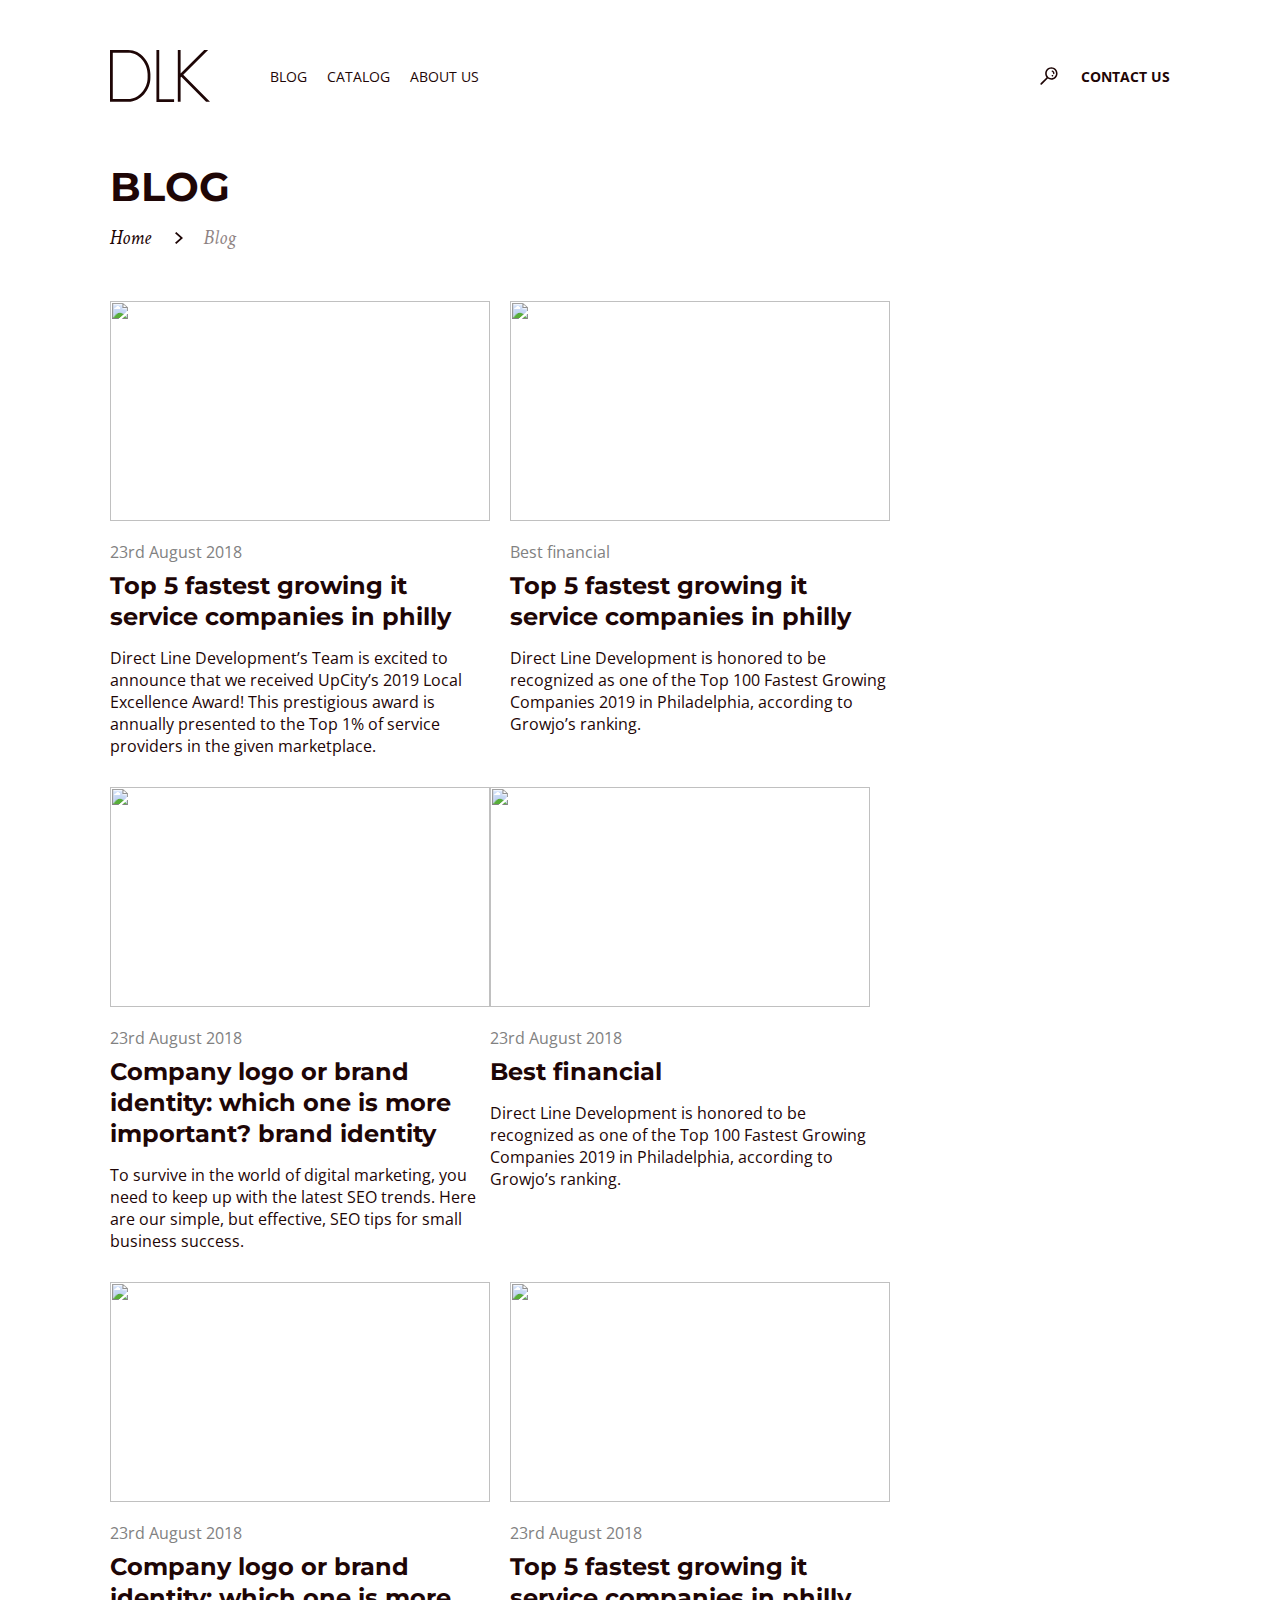
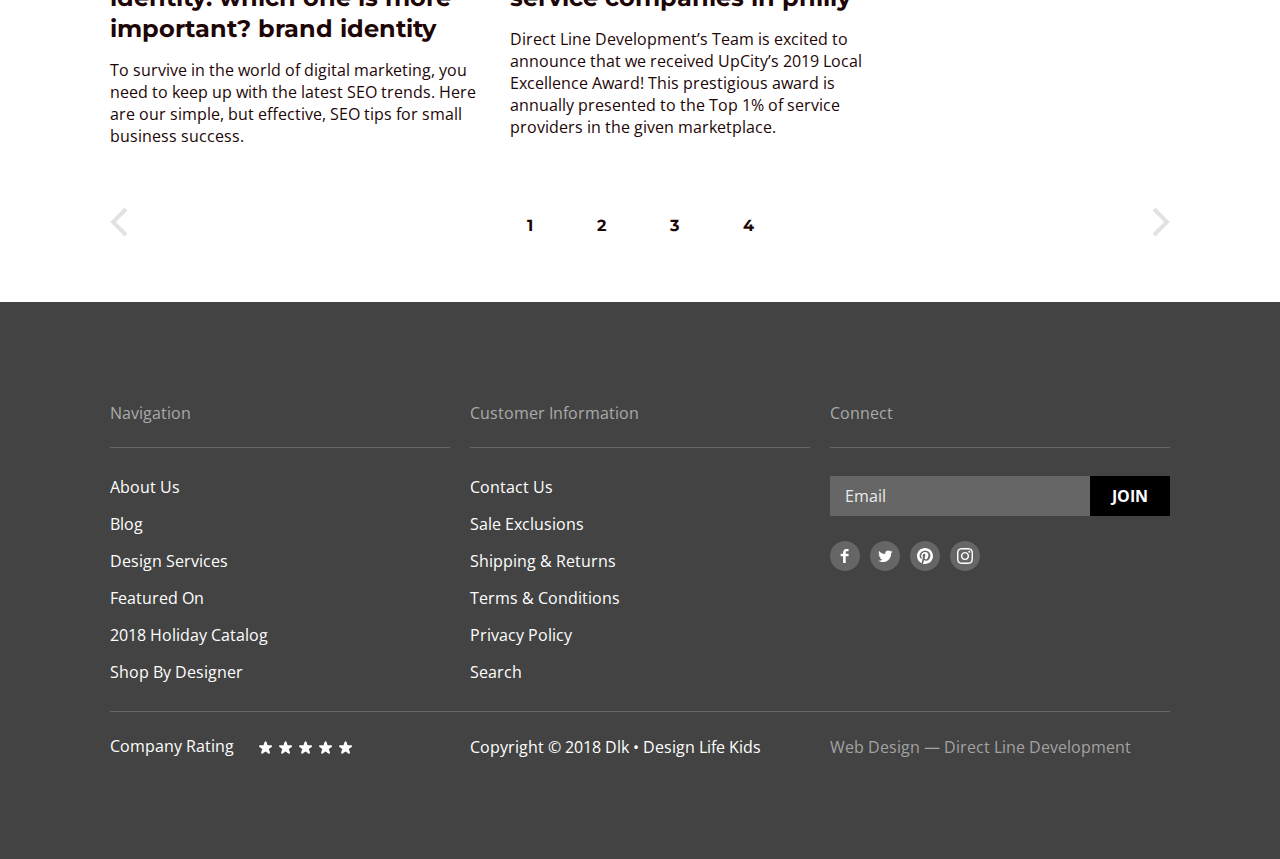
==== blog.html @ e3e96004 "Add css blog, add states, add breadcrumbs" ====
<!DOCTYPE html>
<html lang="en">

<head>
	<meta charset="UTF-8">
	<meta http-equiv="X-UA-Compatible" content="IE=edge">
	<meta name="viewport" content="width=device-width, initial-scale=1.0">
	<link rel="preconnect" href="https://fonts.googleapis.com">
	<link rel="preconnect" href="https://fonts.gstatic.com" crossorigin>
	<link rel="stylesheet"
		href="https://fonts.googleapis.com/css2?family=Crimson+Text:ital,wght@1,400;1,700&family=Montserrat:wght@700&family=Open+Sans:wght@400;700&display=swap">
	<link rel="stylesheet" href="css/common.css">
	<link rel="stylesheet" href="css/blog.css">
	<title>Блог</title>
</head>

<body>
	<div class="container">
		<header class="header">
			<a href="index.html" class="header__logo">
				<svg width="100" height="52" viewBox="0 0 100 52" fill="none" xmlns="http://www.w3.org/2000/svg">
					<path fill-rule="evenodd" clip-rule="evenodd"
						d="M0 0H18.1129C31.1202 0 40.4058 12.3713 40.4058 24.0356V27.7332C40.4058 39.3974 31.1202 51.7689 18.1129 51.7689H0V0ZM37.6192 24.0356C37.6192 13.5132 29.2167 2.77333 18.1129 2.77333H2.78661V48.9956H18.1129C29.2167 48.9956 37.6192 38.2557 37.6192 27.7333V24.0356Z"
						fill="#1E0606" />
					<path d="M46.4435 0H49.2301V49.2267H64.092V52H46.4435V0Z" fill="#1E0606" />
					<path
						d="M67.8074 0V51.7689H70.5941V27.3833L71.278 26.7025L96.0884 51.7689H100L73.2485 24.7414L98.1084 0H94.1675L70.5941 23.4612V0H67.8074Z"
						fill="#1E0606" />
				</svg>
			</a>
			<nav class="header__nav">
				<ul class="header__links undotted">
					<li class="header__item">
						<a href="blog.html">BLOG</a>
					</li>
					<li class="header__item">
						<a href="catalog.html">CATALOG</a>
					</li>
					<li class="header__item">
						<a href="#">ABOUT US</a>
					</li>
				</ul>
			</nav>
			<button type="button" class="header__search">
				<svg width="18" height="18" viewBox="0 0 18 18" fill="none" xmlns="http://www.w3.org/2000/svg">
					<path
						d="M11.3651 0.26001C7.94509 0.26001 5.16509 3.08001 5.16509 6.52001C5.16509 7.98001 5.6651 9.30002 6.4851 10.38L0.605098 16.32C0.265098 16.68 0.265098 17.24 0.605098 17.58C0.785098 17.76 1.0051 17.84 1.2251 17.84C1.4651 17.84 1.6851 17.76 1.8651 17.58L7.7451 11.62C8.7651 12.36 10.0051 12.78 11.3451 12.78C14.7651 12.78 17.5451 9.96001 17.5451 6.52001C17.5651 3.06001 14.7851 0.26001 11.3651 0.26001ZM11.3651 11.2C8.82509 11.2 6.76509 9.10001 6.76509 6.52001C6.76509 3.94001 8.82509 1.84001 11.3651 1.84001C13.9051 1.84001 15.9651 3.94001 15.9651 6.52001C15.9651 9.10001 13.9051 11.2 11.3651 11.2ZM14.4651 6.60001C14.4251 6.94001 14.1251 7.20001 13.7851 7.20001C13.7451 7.20001 13.7251 7.20001 13.6851 7.20001C13.3051 7.14001 13.0451 6.80001 13.0851 6.42001C13.2251 5.38001 12.0651 4.84001 12.0051 4.82001C11.6651 4.66001 11.5051 4.24001 11.6651 3.90001C11.8251 3.56001 12.2251 3.40001 12.5851 3.54001C12.6651 3.56001 14.7451 4.52001 14.4651 6.60001ZM13.0051 8.12001C13.1451 8.26001 13.2451 8.48002 13.2451 8.68002C13.2451 8.90002 13.1651 9.10001 13.0051 9.24002C12.8651 9.38002 12.6451 9.48002 12.4451 9.48002C12.2451 9.48002 12.0251 9.40001 11.8851 9.24002C11.7451 9.10001 11.6451 8.88002 11.6451 8.68002C11.6451 8.48002 11.7251 8.26001 11.8851 8.12001C12.0251 7.98001 12.2451 7.88002 12.4451 7.88002C12.6451 7.88002 12.8451 7.96001 13.0051 8.12001Z"
						fill="#1E0606" />
				</svg>
			</button>
			<a href="contact.html" class="header__contact">CONTACT US</a>
		</header>
		<main>
			<section class="blogs">
				<div class="breadcrumbs">
					<h1>Blog</h1>
					<div class="breadcrumbs__links">
						<div class="breadcrumbs__link">
							<a href="index.html">Home</a>
						</div>
						<span>Blog</span>
					</div>
				</div>
				<ul class="blogs__list undotted">
					<li class="blogs__item">
						<a href="#">
							<img src="img/blog.jpg" alt="" height="220" width="380">
							<p class="blogs__date">23rd August 2018</p>
							<h2>Top 5 fastest growing it service companies in philly</h2>
							<p class="blogs__text">Direct Line Development’s Team is excited to announce that we
								received
								UpCity’s 2019
								Local Excellence Award! This prestigious award is annually presented to the Top 1%
								of
								service providers in the given marketplace.</p>
						</a>
					</li>
					<li class="blogs__item">
						<a href="#">
							<img src="img/blog_1.jpg" alt="" height="220" width="380">
							<p class="blogs__date">Best financial</p>
							<h2>Top 5 fastest growing it service companies in philly</h2>
							<p class="blogs__text">Direct Line Development is honored to be recognized as one of the Top
								100 Fastest
								Growing
								Companies 2019 in Philadelphia, according to Growjo’s ranking.</p>
						</a>
					</li>
					<li class="blogs__item">
						<a href="#">
							<img src="img/blog_2.jpg" alt="" height="220" width="380">
							<p class="blogs__date">23rd August 2018</p>
							<h2>Company logo or brand identity: which one is more important? brand identity</h2>
							<p class="blogs__text">To survive in the world of digital marketing, you need to keep up
								with
								the latest SEO
								trends. Here are our simple, but effective, SEO tips for small business success.</p>
						</a>
					</li>
					<li class="blogs__item">
						<a href="#">
							<img src="img/blog_3.jpg" alt="" height="220" width="380">
							<p class="blogs__date">23rd August 2018</p>
							<h2>Best financial</h2>
							<p class="blogs__text">Direct Line Development is honored to be recognized as one of the Top
								100 Fastest
								Growing
								Companies 2019 in Philadelphia, according to Growjo’s ranking.</p>
						</a>
					</li>
					<li class="blogs__item">
						<a href="#">
							<img src="img/blog_4.jpg" alt="" height="220" width="380">
							<p class="blogs__date">23rd August 2018</p>
							<h2>Company logo or brand identity: which one is more important? brand identity</h2>
							<p class="blogs__text">To survive in the world of digital marketing, you need to keep up
								with
								the latest SEO
								trends. Here are our simple, but effective, SEO tips for small business success.</p>
						</a>
					</li>
					<li class="blogs__item">
						<a href="#">
							<img src="img/blog_5.jpg" alt="" height="220" width="380">
							<p class="blogs__date">23rd August 2018</p>
							<h2>Top 5 fastest growing it service companies in philly</h2>
							<p class="blogs__text">Direct Line Development’s Team is excited to announce that we
								received
								UpCity’s 2019
								Local Excellence Award! This prestigious award is annually presented to the Top 1%
								of
								service providers in the given marketplace.</p>
						</a>
					</li>
				</ul>
				<div class="pagination">
					<ul class="pagination__numbers undotted">
						<li class="pagination__num">
							<a href="#">1</a>
						</li>
						<li class="pagination__num">
							<a href="#">2</a>
						</li>
						<li class="pagination__num">
							<a href="#">3</a>
						</li>
						<li class="pagination__num">
							<a href="#">4</a>
						</li>
					</ul>
				</div>
			</section>
		</main>
	</div>
	<footer class="footer">
		<div class="container">
			<div class="footer__upper">
				<nav class="footer__column">
					<h3>Navigation</h3>
					<ul class="footer__links undotted">
						<li>
							<a href="#">About Us</a>
						</li>
						<li>
							<a href="blog.html">Blog</a>
						</li>
						<li>
							<a href="#">Design Services</a>
						</li>
						<li>
							<a href="#">Featured On</a>
						</li>
						<li>
							<a href="#">2018 Holiday Catalog</a>
						</li>
						<li>
							<a href="#">Shop By Designer</a>
						</li>
					</ul>
				</nav>
				<div class="footer__column">
					<h3>Customer Information</h3>
					<ul class="footer__links undotted">
						<li>
							<a href="contact.html">Contact Us</a>
						</li>
						<li>
							<a href="#">Sale Exclusions </a>
						</li>
						<li>
							<a href="#">Shipping & Returns</a>
						</li>
						<li>
							<a href="#">Terms & Conditions</a>
						</li>
						<li>
							<a href="#">Privacy Policy</a>
						</li>
						<li>
							<a href="#">Search</a>
						</li>
					</ul>
				</div>
				<div class="footer__column footer__column_l">
					<h3>Connect</h3>
					<form action="#" method="POST" class="footer__form">
						<input type="email" placeholder="Email">
						<button type="submit" class="button footer__button">Join</button>
					</form>
					<ul class="footer__media undotted">
						<li>
							<a href="#" target="_blank">
								<svg width="30" height="30" viewBox="0 0 30 30" fill="none"
									xmlns="http://www.w3.org/2000/svg">
									<path fill-rule="evenodd" clip-rule="evenodd"
										d="M0 15C0 6.71573 6.71573 0 15 0C23.2843 0 30 6.71573 30 15C30 23.2843 23.2843 30 15 30C6.71573 30 0 23.2843 0 15Z"
										fill="#666666" />
									<path fill-rule="evenodd" clip-rule="evenodd"
										d="M18.5527 10.3672H16.2967C16.0307 10.3672 15.7337 10.7172 15.7337 11.1852V12.8142H18.5527V15.1352H15.7337V22.1052H13.0707V15.1352H10.6577V12.8142H13.0707V11.4472C13.0707 9.48823 14.4317 7.89423 16.2967 7.89423H18.5527V10.3672Z"
										fill="white" />
								</svg>
							</a>
						</li>
						<li>
							<a href="#" target="_blank">
								<svg width="30" height="30" viewBox="0 0 30 30" fill="none"
									xmlns="http://www.w3.org/2000/svg">
									<path fill-rule="evenodd" clip-rule="evenodd"
										d="M0 15C0 6.71573 6.71573 0 15 0C23.2843 0 30 6.71573 30 15C30 23.2843 23.2843 30 15 30C6.71573 30 0 23.2843 0 15Z"
										fill="#666666" />
									<path fill-rule="evenodd" clip-rule="evenodd"
										d="M21.1006 12.2891C21.1056 12.4161 21.1096 12.5431 21.1096 12.6721C21.1096 16.5761 18.1366 21.0781 12.7026 21.0781C11.0346 21.0781 9.48058 20.5881 8.17358 19.7501C8.40658 19.7771 8.64158 19.7911 8.87958 19.7911C10.2636 19.7911 11.5376 19.3181 12.5486 18.5251C11.2556 18.5021 10.1656 17.6481 9.78758 16.4751C9.96858 16.5101 10.1546 16.5271 10.3446 16.5271C10.6136 16.5271 10.8746 16.4921 11.1226 16.4241C9.77158 16.1521 8.75158 14.9591 8.75158 13.5271V13.4901C9.15058 13.7111 9.60758 13.8441 10.0916 13.8591C9.29858 13.3301 8.77758 12.4261 8.77758 11.4001C8.77758 10.8591 8.92258 10.3521 9.17658 9.91612C10.6326 11.7031 12.8106 12.8791 15.2656 13.0021C15.2156 12.7851 15.1906 12.5601 15.1906 12.3281C15.1906 10.6971 16.5126 9.37512 18.1446 9.37512C18.9936 9.37512 19.7616 9.73212 20.2996 10.3071C20.9736 10.1761 21.6056 9.93012 22.1766 9.59012C21.9556 10.2811 21.4886 10.8591 20.8766 11.2251C21.4746 11.1541 22.0446 10.9961 22.5756 10.7601C22.1776 11.3521 21.6776 11.8731 21.1006 12.2891Z"
										fill="white" />
								</svg>
							</a>
						</li>
						<li>
							<a href="#" target="_blank">
								<svg width="30" height="30" viewBox="0 0 30 30" fill="none"
									xmlns="http://www.w3.org/2000/svg">
									<path fill-rule="evenodd" clip-rule="evenodd"
										d="M0 15C0 6.71573 6.71573 0 15 0C23.2843 0 30 6.71573 30 15C30 23.2843 23.2843 30 15 30C6.71573 30 0 23.2843 0 15Z"
										fill="#666666" />
									<path fill-rule="evenodd" clip-rule="evenodd"
										d="M15.0005 7C10.5825 7 7 10.5816 7 15.0005C7 18.2754 8.97001 21.0902 11.7896 22.3273C11.767 21.7694 11.7858 21.0977 11.9279 20.49C12.0821 19.8408 12.9571 16.1313 12.9571 16.1313C12.9571 16.1313 12.7021 15.6205 12.7021 14.865C12.7021 13.6796 13.3898 12.7943 14.245 12.7943C14.9722 12.7943 15.3241 13.3409 15.3241 13.9957C15.3241 14.7267 14.8575 15.8208 14.6176 16.8341C14.4172 17.6836 15.0428 18.3751 15.8801 18.3751C17.3957 18.3751 18.4165 16.4286 18.4165 14.1218C18.4165 12.3691 17.2358 11.0567 15.088 11.0567C12.6617 11.0567 11.1498 12.8658 11.1498 14.8866C11.1498 15.5847 11.3549 16.0758 11.6767 16.4559C11.8253 16.6318 11.8451 16.7014 11.7914 16.9027C11.7538 17.0486 11.6654 17.4042 11.6287 17.5444C11.5751 17.7466 11.4114 17.82 11.2288 17.7448C10.1102 17.2885 9.58999 16.0645 9.58999 14.6881C9.58999 12.4161 11.5064 9.68972 15.3072 9.68972C18.3619 9.68972 20.3724 11.9015 20.3724 14.2732C20.3724 17.4117 18.6282 19.7562 16.0551 19.7562C15.1924 19.7562 14.3795 19.2895 14.1011 18.7599C14.1011 18.7599 13.6363 20.6029 13.5385 20.9585C13.3691 21.5747 13.037 22.1919 12.7332 22.6717C13.4529 22.8843 14.213 23 15.0005 23C19.4184 23 23 19.4184 23 15.0005C23 10.5816 19.4184 7 15.0005 7Z"
										fill="white" />
								</svg>
							</a>
						</li>
						<li>
							<a href="#" target="_blank">
								<svg width="30" height="30" viewBox="0 0 30 30" fill="none"
									xmlns="http://www.w3.org/2000/svg">
									<path fill-rule="evenodd" clip-rule="evenodd"
										d="M0 15C0 6.71573 6.71573 0 15 0C23.2843 0 30 6.71573 30 15C30 23.2843 23.2843 30 15 30C6.71573 30 0 23.2843 0 15Z"
										fill="#666666" />
									<path fill-rule="evenodd" clip-rule="evenodd"
										d="M15 7C12.8273 7 12.5549 7.0092 11.7016 7.04813C10.8501 7.08697 10.2686 7.22223 9.7597 7.42C9.23363 7.62443 8.7875 7.89797 8.3427 8.3427C7.89797 8.7875 7.62443 9.23363 7.42 9.7597C7.22223 10.2686 7.08697 10.8501 7.04813 11.7016C7.0092 12.5549 7 12.8273 7 15C7 17.1727 7.0092 17.4451 7.04813 18.2984C7.08697 19.1499 7.22223 19.7314 7.42 20.2403C7.62443 20.7664 7.89797 21.2125 8.3427 21.6573C8.7875 22.102 9.23363 22.3756 9.7597 22.58C10.2686 22.7778 10.8501 22.913 11.7016 22.9519C12.5549 22.9908 12.8273 23 15 23C17.1727 23 17.4451 22.9908 18.2984 22.9519C19.1499 22.913 19.7314 22.7778 20.2403 22.58C20.7664 22.3756 21.2125 22.102 21.6573 21.6573C22.102 21.2125 22.3756 20.7664 22.58 20.2403C22.7778 19.7314 22.913 19.1499 22.9519 18.2984C22.9908 17.4451 23 17.1727 23 15C23 12.8273 22.9908 12.5549 22.9519 11.7016C22.913 10.8501 22.7778 10.2686 22.58 9.7597C22.3756 9.23363 22.102 8.7875 21.6573 8.3427C21.2125 7.89797 20.7664 7.62443 20.2403 7.42C19.7314 7.22223 19.1499 7.08697 18.2984 7.04813C17.4451 7.0092 17.1727 7 15 7ZM15 8.44143C17.1361 8.44143 17.3891 8.4496 18.2327 8.4881C19.0127 8.52367 19.4363 8.65397 19.7182 8.76353C20.0916 8.90867 20.3581 9.08203 20.638 9.362C20.918 9.6419 21.0913 9.9084 21.2365 10.2818C21.346 10.5637 21.4763 10.9873 21.5119 11.7673C21.5504 12.6109 21.5586 12.8639 21.5586 15C21.5586 17.1361 21.5504 17.3891 21.5119 18.2327C21.4763 19.0127 21.346 19.4363 21.2365 19.7182C21.0913 20.0916 20.918 20.3581 20.638 20.638C20.3581 20.918 20.0916 21.0913 19.7182 21.2365C19.4363 21.346 19.0127 21.4763 18.2327 21.5119C17.3892 21.5504 17.1363 21.5586 15 21.5586C12.8637 21.5586 12.6108 21.5504 11.7673 21.5119C10.9873 21.4763 10.5637 21.346 10.2818 21.2365C9.9084 21.0913 9.64193 20.918 9.36197 20.638C9.08207 20.3581 8.90867 20.0916 8.76353 19.7182C8.65397 19.4363 8.52367 19.0127 8.4881 18.2327C8.4496 17.3891 8.44143 17.1361 8.44143 15C8.44143 12.8639 8.4496 12.6109 8.4881 11.7673C8.52367 10.9873 8.65397 10.5637 8.76353 10.2818C8.90867 9.9084 9.08203 9.6419 9.36197 9.362C9.64193 9.08203 9.9084 8.90867 10.2818 8.76353C10.5637 8.65397 10.9873 8.52367 11.7673 8.4881C12.6109 8.4496 12.8639 8.44143 15 8.44143ZM10.8919 15C10.8919 12.7311 12.7311 10.8919 15 10.8919C17.2689 10.8919 19.1081 12.7311 19.1081 15C19.1081 17.2689 17.2689 19.1081 15 19.1081C12.7311 19.1081 10.8919 17.2689 10.8919 15ZM15 17.6667C13.5272 17.6667 12.3333 16.4728 12.3333 15C12.3333 13.5272 13.5272 12.3333 15 12.3333C16.4728 12.3333 17.6667 13.5272 17.6667 15C17.6667 16.4728 16.4728 17.6667 15 17.6667ZM19.2704 11.6896C19.8006 11.6896 20.2304 11.2598 20.2304 10.7296C20.2304 10.1994 19.8006 9.76957 19.2704 9.76957C18.7402 9.76957 18.3104 10.1994 18.3104 10.7296C18.3104 11.2598 18.7402 11.6896 19.2704 11.6896Z"
										fill="white" />
								</svg>
							</a>
						</li>
					</ul>
				</div>
			</div>
			<div class="footer__lower">
				<div class="footer__column footer__column_rate">
					<p class="footer__rating">Company Rating</p>
					<ul class="undotted">
						<li>
							<button type="button">
								<svg width="14" height="13" viewBox="0 0 14 13" fill="none"
									xmlns="http://www.w3.org/2000/svg">
									<path
										d="M5.60845 0.927052C5.9078 0.0057416 7.21121 0.00574088 7.51056 0.927052L8.58013 4.21885H12.0413C13.0101 4.21885 13.4128 5.45846 12.6291 6.02786L9.82895 8.06231L10.8985 11.3541C11.1979 12.2754 10.1434 13.0415 9.35968 12.4721L6.55951 10.4377L3.75934 12.4721C2.97563 13.0415 1.92115 12.2754 2.2205 11.3541L3.29007 8.06231L0.4899 6.02787C-0.293814 5.45846 0.108961 4.21885 1.07768 4.21885H4.53888L5.60845 0.927052Z"
										fill="white" />
								</svg>
							</button>
						</li>
						<li>
							<button type="button">
								<svg width="14" height="13" viewBox="0 0 14 13" fill="none"
									xmlns="http://www.w3.org/2000/svg">
									<path
										d="M5.60845 0.927052C5.9078 0.0057416 7.21121 0.00574088 7.51056 0.927052L8.58013 4.21885H12.0413C13.0101 4.21885 13.4128 5.45846 12.6291 6.02786L9.82895 8.06231L10.8985 11.3541C11.1979 12.2754 10.1434 13.0415 9.35968 12.4721L6.55951 10.4377L3.75934 12.4721C2.97563 13.0415 1.92115 12.2754 2.2205 11.3541L3.29007 8.06231L0.4899 6.02787C-0.293814 5.45846 0.108961 4.21885 1.07768 4.21885H4.53888L5.60845 0.927052Z"
										fill="white" />
								</svg>
							</button>
						</li>
						<li>
							<button type="button">
								<svg width="14" height="13" viewBox="0 0 14 13" fill="none"
									xmlns="http://www.w3.org/2000/svg">
									<path
										d="M5.60845 0.927052C5.9078 0.0057416 7.21121 0.00574088 7.51056 0.927052L8.58013 4.21885H12.0413C13.0101 4.21885 13.4128 5.45846 12.6291 6.02786L9.82895 8.06231L10.8985 11.3541C11.1979 12.2754 10.1434 13.0415 9.35968 12.4721L6.55951 10.4377L3.75934 12.4721C2.97563 13.0415 1.92115 12.2754 2.2205 11.3541L3.29007 8.06231L0.4899 6.02787C-0.293814 5.45846 0.108961 4.21885 1.07768 4.21885H4.53888L5.60845 0.927052Z"
										fill="white" />
								</svg>
							</button>
						</li>
						<li>
							<button type="button">
								<svg width="14" height="13" viewBox="0 0 14 13" fill="none"
									xmlns="http://www.w3.org/2000/svg">
									<path
										d="M5.60845 0.927052C5.9078 0.0057416 7.21121 0.00574088 7.51056 0.927052L8.58013 4.21885H12.0413C13.0101 4.21885 13.4128 5.45846 12.6291 6.02786L9.82895 8.06231L10.8985 11.3541C11.1979 12.2754 10.1434 13.0415 9.35968 12.4721L6.55951 10.4377L3.75934 12.4721C2.97563 13.0415 1.92115 12.2754 2.2205 11.3541L3.29007 8.06231L0.4899 6.02787C-0.293814 5.45846 0.108961 4.21885 1.07768 4.21885H4.53888L5.60845 0.927052Z"
										fill="white" />
								</svg>
							</button>
						</li>
						<li>
							<button type="button">
								<svg width="14" height="13" viewBox="0 0 14 13" fill="none"
									xmlns="http://www.w3.org/2000/svg">
									<path
										d="M5.60845 0.927052C5.9078 0.0057416 7.21121 0.00574088 7.51056 0.927052L8.58013 4.21885H12.0413C13.0101 4.21885 13.4128 5.45846 12.6291 6.02786L9.82895 8.06231L10.8985 11.3541C11.1979 12.2754 10.1434 13.0415 9.35968 12.4721L6.55951 10.4377L3.75934 12.4721C2.97563 13.0415 1.92115 12.2754 2.2205 11.3541L3.29007 8.06231L0.4899 6.02787C-0.293814 5.45846 0.108961 4.21885 1.07768 4.21885H4.53888L5.60845 0.927052Z"
										fill="white" />
								</svg>
							</button>
						</li>
					</ul>
				</div>
				<p class="footer__copyright footer__column">Copyright © 2018 Dlk • Design Life Kids</p>
				<a href="#" class="footer__column footer__column_l">Web Design — Direct Line Development</a>
			</div>
		</div>
	</footer>
</body>

</html>
---- css/common.css ----
*{
	box-sizing: border-box;
	margin: 0;
	padding: 0;
	font-family: "Open Sans", "Arial", sans-serif;
	font-style: normal;
	font-weight: normal;
	color: #1E0606;
}

body{
	margin: 0px;
}

a{
	text-decoration: none;
}

button{
	border: none;
	cursor: pointer;
}

.button{
	color: #FFFFFF;
	font-size: 16px;
	line-height: 22px;
	text-transform: uppercase;
	background: #000000;
	padding: 9px 22px;
	font-weight: bold;
}

.button:hover{
	background: #C29974;
}

.button:active{
	background: #CFAF91;
}

.button:disabled{
	background: #C7C1C1;
}

.container{
	max-width: 1400px;
	margin: 0 auto;
	padding: 0 110px;
}

.undotted{
	list-style-type: none;
}

.shadow{
	width: 0;
	height: 0;
	font-size: 0;
}

/* HEADER */

.header{
	display: flex;
	align-items: center;
	margin: 50px 0 40px 0;
}

.header__logo{
	display: flex;
	justify-content: center;
	align-items: center;
}

.header__nav{
	margin: 0 auto 0 60px;
}

.header__links{
	display: flex;
	align-items: center;
}

.header__item{
	margin: 0 20px 0 0;
}

.header__item a{
	text-transform: uppercase;
	font-size: 14px;
	line-height: 19px;
}

.header__search{
	width: 24px;
	height: 24px;
	display: flex;
	justify-content: center;
	align-items: center;
	background: none;
}

.header__contact{
	margin: 0 0 0 20px;
	font-size: 14px;
	line-height: 19px;
	font-weight: bold;
}

a.header__logo:hover,
.header__item a:hover,
.header__search:hover,
a.header__contact:hover{
	opacity: 0.5;
}

a.header__logo:active,
.header__item a:active,
.header__search:active,
a.header__contact:active{
	opacity: 0.2;
}

/* BREADCRUMBS */

.breadcrumbs{
	margin: 60px 0 50px 0;
}

.breadcrumbs h1{
	font-family: "Montserrat", "Arial", sans-serif;
	font-weight: bold;
	font-size: 40px;
	line-height: 49px;
	text-transform: uppercase;
	margin: 0 0 15px 0;
}

.breadcrumbs__links{
	display: flex;
	align-items: center;
}

.breadcrumbs__links a{
	font-family: "Crimson Text", "Arial", sans-serif;
	font-style: italic;
	font-size: 20px;
	line-height: 25px;
}

.breadcrumbs__link::after{
	content: url(../img/check.svg);
	width: 8px;
	height: 12px;
	margin: 0 20px 0 20px;
}

.breadcrumbs__links span{
	font-family: "Crimson Text", "Arial", sans-serif;
	font-style: italic;
	font-size: 20px;
	line-height: 25px;
	opacity: 0.5;
}

/* PRODUCTS */

.products__item{
	width: 280px;
	height: 270px;
	text-align: center;
}

.products__item a{
	display: block;
	height: 100%;
	display: flex;
	align-items: center;
	justify-content: center;
}

.products__item h3{
	font-size: 26px;
	line-height: 32px;
	text-transform: uppercase;
	font-family: "Montserrat", "Arial", sans-serif;
	font-weight: bold;
	color: #FFFFFF;
	max-width: 150px;
	text-shadow: 0px 0px 40px rgba(147, 3, 3, 0.25);
}

.products__item h3:hover{
	text-decoration: underline;
}

.products__item_1{
	background-image: url(../img/category_1.jpg);
}

.products__item_2{
	background-image: url(../img/category_2.jpg);
}

.products__item_3{
	background-image: url(../img/category_3.jpg);
}

.products__item_4{
	background-image: url(../img/category_4.jpg);
}

.products__item_5{
	background-image: url(../img/category_5.jpg);
}

.products__item_6{
	background-image: url(../img/category_6.jpg);
}

/* PAGINATION */

.pagination{
	margin: 30px 0 60px 0;
}

.pagination__numbers{
	display: flex;
	align-items: center;
	justify-content: center;
}

.pagination__numbers::before{
	margin: 0 auto 0 0;
	content: url(../img/back.svg);
	cursor: pointer;
}

.pagination__numbers::after{
	margin: 0 0 0 auto;
	content: url(../img/forward.svg);
	cursor: pointer;
	color: #000000;
}

.pagination__num{
	margin: 0 64px 0 0;
}

.pagination__num a{
	font-family: "Montserrat", "Arial", sans-serif;
	font-weight: bold;
	font-size: 16px;
	line-height: 20px;
	text-transform: uppercase;
}

.pagination__num a:hover{
	color: #AAAAAA;;
}

.pagination__num:last-child{
	margin: 0;
}

/* FOOTER */

.footer{
	background:#434343;
	padding: 100px 0;
}

.footer__upper{
	display: flex;
	border-bottom: #666666 solid 1px;
	padding: 0 0 28px 0;
	margin: 0 0 23px 0;
}

.footer__column{
	margin: 0 20px 0 0;
	width: 33.333%;
}

.footer__column_l{
	margin: 0;
}

.footer__column h3{
	font-size: 16px;
	line-height: 22px;
	color: #AAAAAA;
	padding: 0 0 23px 0;
	margin: 0 0 28px 0;
	border-bottom: #666666 solid 1px;
}

.footer__links li{
	margin: 0 0 15px 0;
}

.footer__links li:last-child{
	margin: 0;
}

.footer__column a{
	font-size: 16px;
	line-height: 22px;
	color: #FFFFFF;
}

.footer__column a:hover{
	opacity: 0.5;
}

.footer__column a:active{
	opacity: 0.2;
}

.footer__form{
	margin: 0 0 25px 0;
	display: flex;
	align-items: center;
}

.footer__form input{
	height: 40px;
	flex-grow: 1;
	padding: 9px 0 9px 15px;
	border: none;
	font-size: 16px;
	line-height: 22px;
	background: #666666;
	color: #EBEBEB;
	outline: none;

}

.footer__form input::placeholder{
	font-size: 16px;
	line-height: 22px;
	color: #EBEBEB;
}

.footer__form input:hover,
.footer__form input:focus{
	box-sizing: border-box;
	border: 1px solid #FFFDFD;
	border-right: none;
	padding-left: 14px;
}

.footer__media{
	display: flex;
	align-items: center;
}

.footer__media a{
	margin: 0 10px 0 0;
}

.footer__lower{
	display: flex;
	align-items: center;
}

.footer__rating{
	margin: 0 25px 0 0;
	font-size: 16px;
	line-height: 22px;
	color: #FFFFFF;
}

.footer__lower ul{
	display: flex;
	align-items: center;
	justify-content: center;
}

.footer__lower li{
	padding: 2px 0 0 0 ;
	margin: 0 6px 0 0;
}

.footer__lower li:last-child{
	margin: 0;
}

.footer__lower button{
	background: none;
}

.footer__copyright{
	font-size: 16px;
	line-height: 22px;
	color: #FFFFFF;
}

.footer__lower a{
	font-size: 16px;
	line-height: 22px;
	color: #A2A2A2;
}

.footer__lower a:hover{
	text-decoration-line: underline;
	color: #FFFFFF;
}

.footer__column_rate{
	display: flex;
}
---- css/blog.css ----
.blogs__list{
	display: flex;
	flex-wrap: wrap;
}

.blogs__item{
	max-width: 380px;
	margin: 0 20px 30px 0;
}

.blogs__item h2:hover{
	text-decoration: underline;
}

.blogs__item:nth-child(3n){
	margin-right: 0;
}

.blogs__item img{
	margin: 0 0 20px 0;
}

.blogs__date{
	margin: 0 0 7px 0;
	font-size: 16px;
	line-height: 22px;
	color: #818181;
}

.blogs__item h2{
	margin: 0 0 15px 0;
	font-family: "Montserrat", "Arial", sans-serif;
	font-weight: bold;
	font-size: 24px;
	line-height: 31px;
}

.blog__text{
	font-size: 18px;
	line-height: 25px;
}
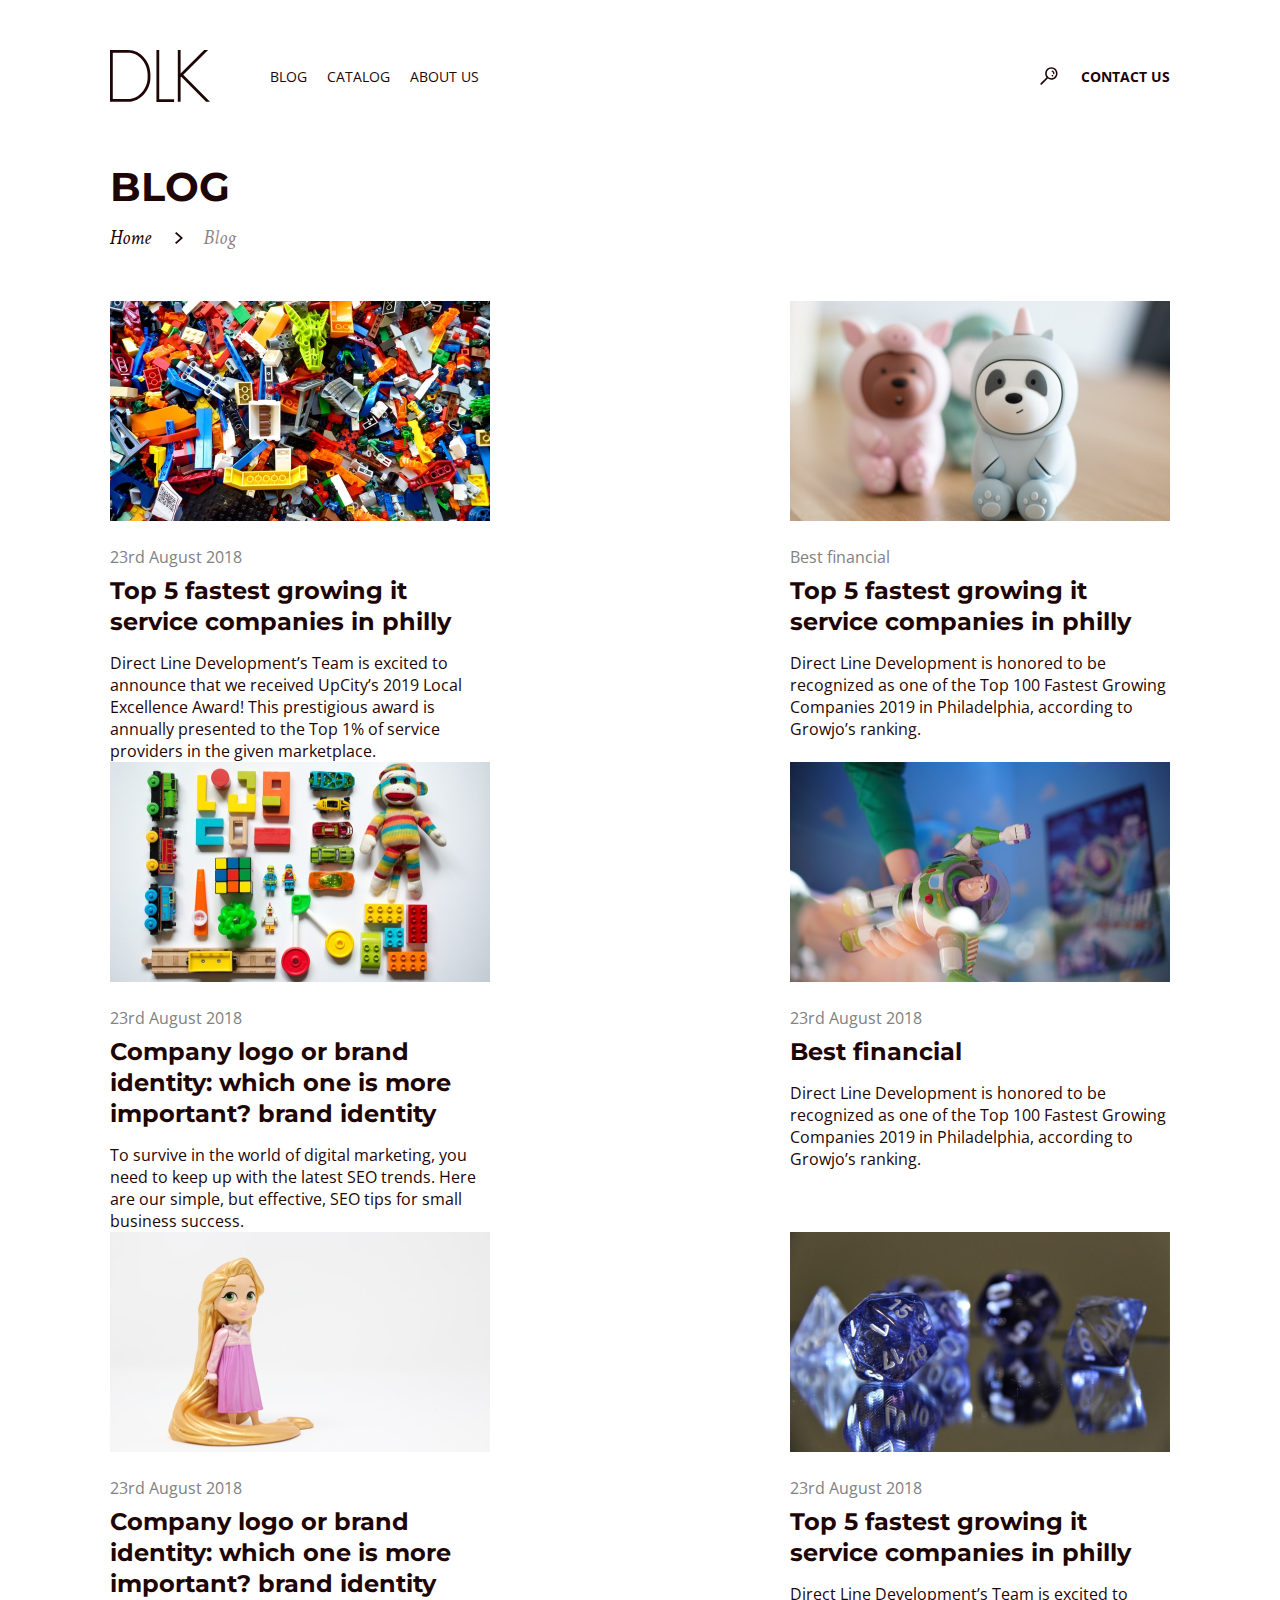
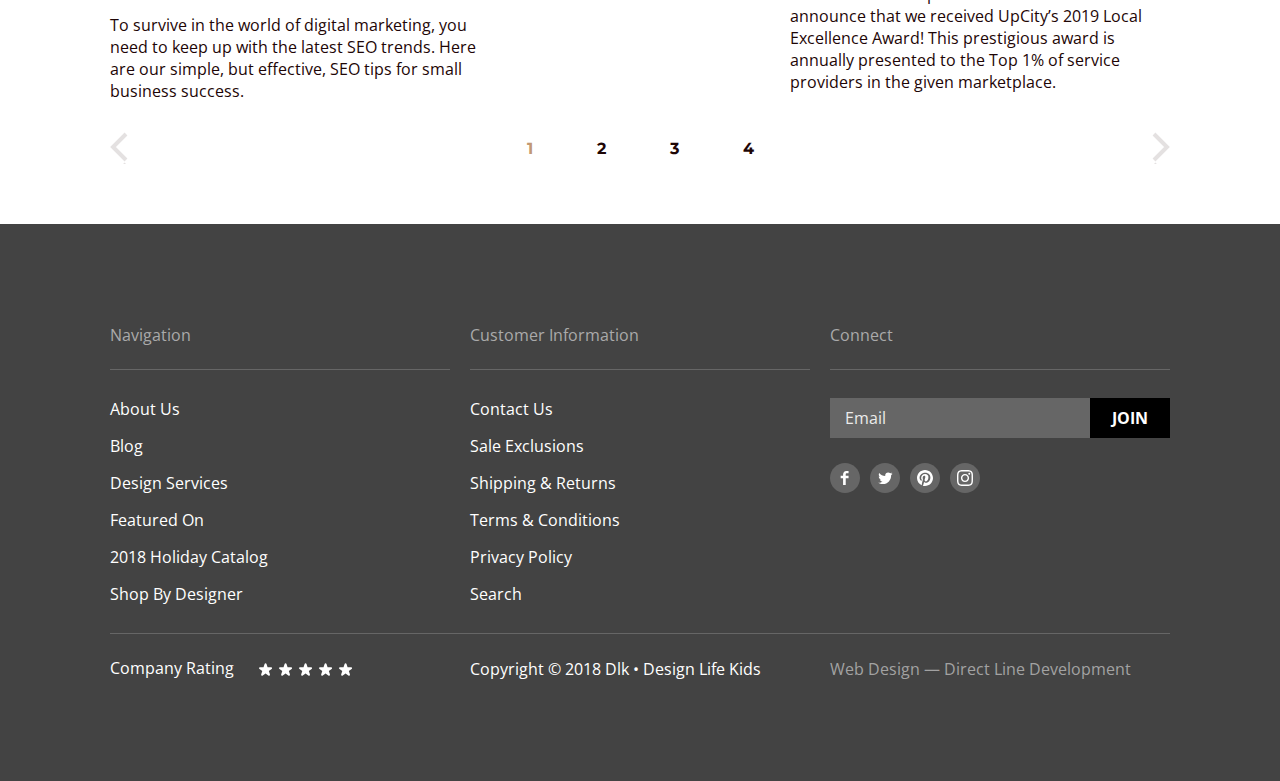
==== commit 4535d5d3: "Merge pull request #6 from IvanYank/main" ====
--- a/blog.html
+++ b/blog.html
@@ -134,8 +134,9 @@
 					</li>
 				</ul>
 				<div class="pagination">
+					<a href="#" class="pagination__back"></a>
 					<ul class="pagination__numbers undotted">
-						<li class="pagination__num">
+						<li class="pagination__num pagination__num_active">
 							<a href="#">1</a>
 						</li>
 						<li class="pagination__num">
@@ -148,6 +149,7 @@
 							<a href="#">4</a>
 						</li>
 					</ul>
+					<a href="#" class="pagination__forward"></a>
 				</div>
 			</section>
 		</main>
--- a/css/common.css
+++ b/css/common.css
@@ -6,6 +6,12 @@
 	font-style: normal;
 	font-weight: normal;
 	color: #1E0606;
+	/* outline: none; */
+}
+
+*::after,
+*::before{
+	box-sizing: border-box;
 }
 
 body{
@@ -64,7 +70,7 @@
 .header{
 	display: flex;
 	align-items: center;
-	margin: 50px 0 40px 0;
+	margin: 50px 0 60px 0;
 }
 
 .header__logo{
@@ -125,7 +131,7 @@
 /* BREADCRUMBS */
 
 .breadcrumbs{
-	margin: 60px 0 50px 0;
+	margin: 0 0 50px 0;
 }
 
 .breadcrumbs h1{
@@ -191,9 +197,12 @@
 	text-shadow: 0px 0px 40px rgba(147, 3, 3, 0.25);
 }
 
-.products__item h3:hover{
+.products__item a:hover + .products__item h3{
 	text-decoration: underline;
 }
+ 
+/* .products__item h3:hover{
+} */
 
 .products__item_1{
 	background-image: url(../img/category_1.jpg);
@@ -219,10 +228,169 @@
 	background-image: url(../img/category_6.jpg);
 }
 
+/* FORM */
+
+.form{
+	width: 680px;
+	padding: 42px 40px;
+	background: #E5EAF8;
+}
+
+.form__item{
+	display: flex;
+	flex-direction: column;
+	width: 100%;
+	margin: 0 0 20px 0;
+}
+
+.form__item label{
+	font-size: 14px;
+	line-height: 19px;
+	margin: 0 0 3px 0;
+}
+
+.form__item input{
+	height: 50px;
+	background: #FFFFFF;
+	border: 1px solid rgba(0, 0, 0, 0.2);
+	padding: 10px 20px;
+	font-size: 18px;
+	line-height: 25px;
+	outline: none;
+}
+
+.form__item input::placeholder{
+	font-size: 18px;
+	line-height: 25px;
+	font-size: 18px;
+	color: #1E0606;
+}
+
+.form__item textarea{
+	resize: none;
+	border: 1px solid #CCCCCC;
+	height: 150px;
+	padding: 15px 20px;
+	font-size: 18px;
+	line-height: 25px;
+	outline: none;
+}
+
+.form__item input:hover,
+.form__item input:focus,
+.form__item textarea:hover,
+.form__item textarea:focus{
+	border: 1px solid #C29974;
+}
+
+.form__item input:disabled,
+.form__item textarea:disabled{
+	border: 1px solid #EBEBEB;
+	background: #FFFFFF;
+}
+
+.form__data{
+	display: flex;
+}
+
+.form__phone{
+	margin: 0 20px 0 0;
+}
+
+.form__check{
+	display: flex;
+	align-items: center;
+	margin: 0 0 17px 0;
+}
+
+.form__check label{
+	font-size: 14px;
+	line-height: 19px;
+	color: #1E0606;
+}
+
+.checkbox-label:hover,
+.radio-label:hover{
+	text-decoration: underline;
+}
+
+input[type=checkbox],
+input[type=radio]{
+	display: none;
+}
+
+.checkbox-label,
+.radio-label{
+	display: flex;
+	align-items: center;
+	position: relative;
+}
+
+.radio-label::before{
+	content: "";
+	width: 20px;
+	height: 20px;
+	display: block;
+	border: 2px solid #C29974;
+	border-radius: 50%;
+	margin: 0 15px 0 0;
+}
+
+.radio-label::after{
+	content: "";
+	position: absolute;
+	width: 12px;
+	height: 12px;
+	background: #C29974;
+	border-radius: 50%;
+	top: 5px;
+	left: 4px;
+	opacity: 0;
+}
+
+.checkbox-label::before{
+	content: "";
+	width: 19px;
+	height: 19px;
+	display: block;
+	border: 2px solid #C29974;
+	border-radius: 3px;
+	margin: 0 15px 0 0;
+}
+
+.checkbox-label::after{
+	content: url(../img/check_1.svg);
+	position: absolute;
+	top: 0;
+	left: 3px;
+	opacity: 0;
+}
+
+.checkbox-input:checked + .checkbox-label::after,
+.radio-input:checked + .radio-label::after{
+	opacity: 1;
+}
+
+.checkbox-input:disabled + .checkbox-label,
+.radio-input:disabled + .radio-label{
+	color: #908484;
+}
+
+.checkbox-input:disabled + .checkbox-label::before,
+.radio-input:disabled + .radio-label::before{
+	border: 2px solid #E1CDBA;
+}
+
+.checkbox-input:disabled + .checkbox-label:hover,
+.radio-input:disabled + .radio-label:hover{
+	text-decoration: none;
+}
+
 /* PAGINATION */
 
 .pagination{
-	margin: 30px 0 60px 0;
+	margin: 0 0 60px 0;
+	display: flex;
 }
 
 .pagination__numbers{
@@ -231,17 +399,34 @@
 	justify-content: center;
 }
 
-.pagination__numbers::before{
+.pagination__back{
+	background-image: url(../img/back.svg);
 	margin: 0 auto 0 0;
-	content: url(../img/back.svg);
-	cursor: pointer;
-}
-
-.pagination__numbers::after{
+	width: 18px;
+	height: 32px;
+}
+
+.pagination__forward{
+	background-image: url(../img/forward.svg);
 	margin: 0 0 0 auto;
-	content: url(../img/forward.svg);
-	cursor: pointer;
-	color: #000000;
+	width: 18px;
+	height: 32px;
+}
+
+.pagination__back:hover{
+	background-image: url(../img/back_h.svg);
+}
+
+.pagination__forward:hover{
+	background-image: url(../img/forward_h.svg);
+}
+
+.pagination__back:active{
+	background-image: url(../img/back_a.svg);
+}
+
+.pagination__forward:active{
+	background-image: url(../img/forward_a.svg);
 }
 
 .pagination__num{
@@ -254,6 +439,10 @@
 	font-size: 16px;
 	line-height: 20px;
 	text-transform: uppercase;
+}
+
+.pagination__num_active a{
+	color: #C29974;
 }
 
 .pagination__num a:hover{
--- a/css/blog.css
+++ b/css/blog.css
@@ -1,20 +1,22 @@
 .blogs__list{
 	display: flex;
 	flex-wrap: wrap;
+	justify-content: space-between;
+	margin: 0 0 30px 0;
 }
 
 .blogs__item{
 	max-width: 380px;
-	margin: 0 20px 30px 0;
+	/* margin: 0 20px 0 0; */
 }
 
 .blogs__item h2:hover{
 	text-decoration: underline;
 }
 
-.blogs__item:nth-child(3n){
+/* .blogs__item:nth-child(3n){
 	margin-right: 0;
-}
+} */
 
 .blogs__item img{
 	margin: 0 0 20px 0;
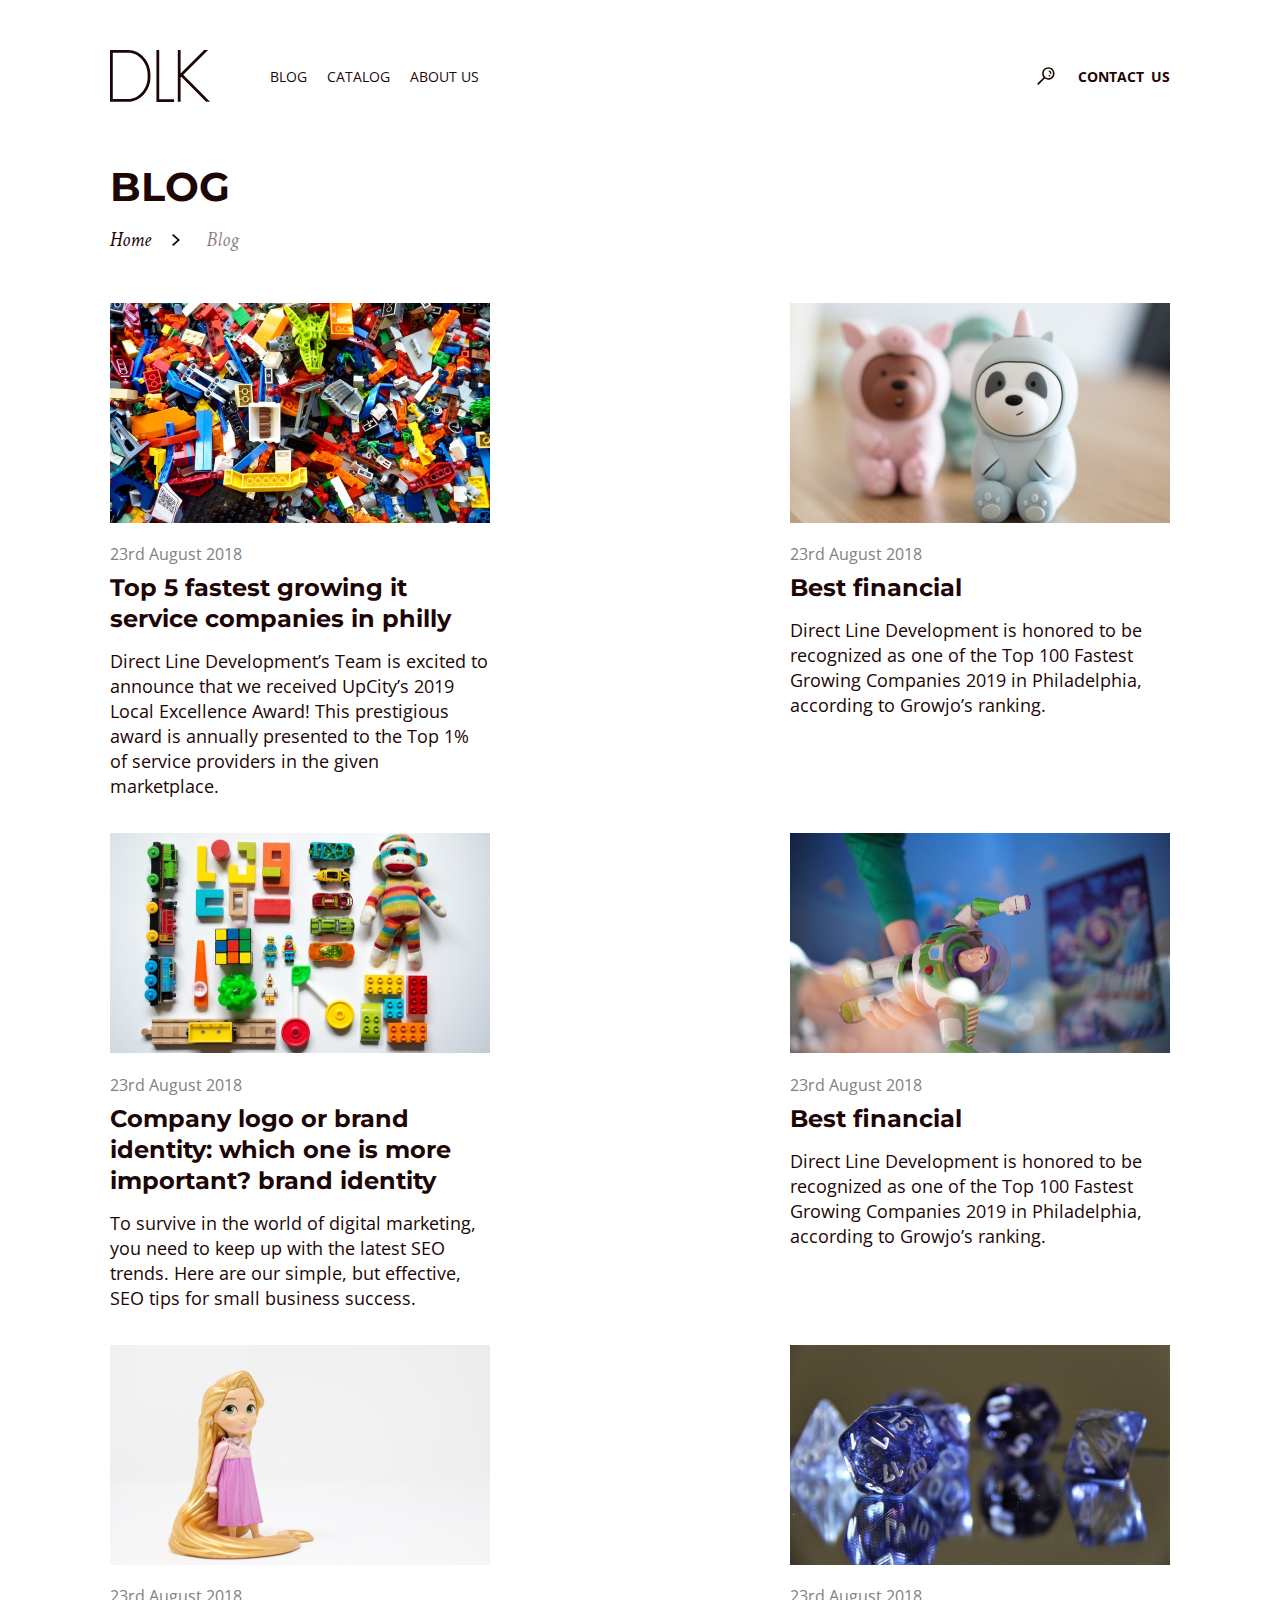
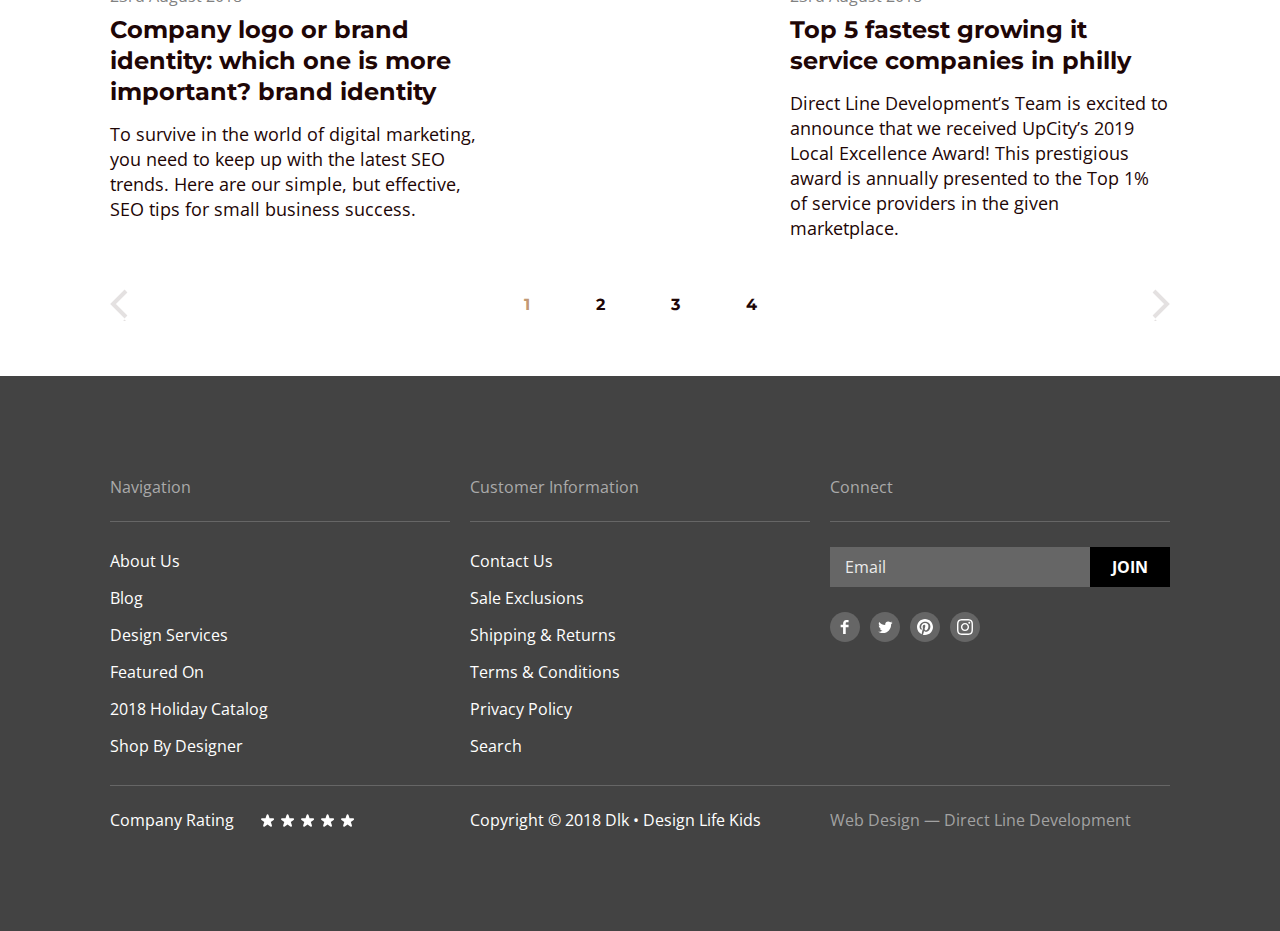
==== commit cdf5c962: "Final version" ====
--- a/blog.html
+++ b/blog.html
@@ -9,8 +9,9 @@
 	<link rel="preconnect" href="https://fonts.gstatic.com" crossorigin>
 	<link rel="stylesheet"
 		href="https://fonts.googleapis.com/css2?family=Crimson+Text:ital,wght@1,400;1,700&family=Montserrat:wght@700&family=Open+Sans:wght@400;700&display=swap">
-	<link rel="stylesheet" href="css/common.css">
-	<link rel="stylesheet" href="css/blog.css">
+	<link rel="stylesheet" href="css/normalize.mini.css">
+	<link rel="stylesheet" href="css/common.mini.css">
+	<link rel="stylesheet" href="css/blog.mini.css">
 	<title>Блог</title>
 </head>
 
@@ -41,7 +42,7 @@
 					</li>
 				</ul>
 			</nav>
-			<button type="button" class="header__search">
+			<button type="button" class="header__search" aria-label="search button">
 				<svg width="18" height="18" viewBox="0 0 18 18" fill="none" xmlns="http://www.w3.org/2000/svg">
 					<path
 						d="M11.3651 0.26001C7.94509 0.26001 5.16509 3.08001 5.16509 6.52001C5.16509 7.98001 5.6651 9.30002 6.4851 10.38L0.605098 16.32C0.265098 16.68 0.265098 17.24 0.605098 17.58C0.785098 17.76 1.0051 17.84 1.2251 17.84C1.4651 17.84 1.6851 17.76 1.8651 17.58L7.7451 11.62C8.7651 12.36 10.0051 12.78 11.3451 12.78C14.7651 12.78 17.5451 9.96001 17.5451 6.52001C17.5651 3.06001 14.7851 0.26001 11.3651 0.26001ZM11.3651 11.2C8.82509 11.2 6.76509 9.10001 6.76509 6.52001C6.76509 3.94001 8.82509 1.84001 11.3651 1.84001C13.9051 1.84001 15.9651 3.94001 15.9651 6.52001C15.9651 9.10001 13.9051 11.2 11.3651 11.2ZM14.4651 6.60001C14.4251 6.94001 14.1251 7.20001 13.7851 7.20001C13.7451 7.20001 13.7251 7.20001 13.6851 7.20001C13.3051 7.14001 13.0451 6.80001 13.0851 6.42001C13.2251 5.38001 12.0651 4.84001 12.0051 4.82001C11.6651 4.66001 11.5051 4.24001 11.6651 3.90001C11.8251 3.56001 12.2251 3.40001 12.5851 3.54001C12.6651 3.56001 14.7451 4.52001 14.4651 6.60001ZM13.0051 8.12001C13.1451 8.26001 13.2451 8.48002 13.2451 8.68002C13.2451 8.90002 13.1651 9.10001 13.0051 9.24002C12.8651 9.38002 12.6451 9.48002 12.4451 9.48002C12.2451 9.48002 12.0251 9.40001 11.8851 9.24002C11.7451 9.10001 11.6451 8.88002 11.6451 8.68002C11.6451 8.48002 11.7251 8.26001 11.8851 8.12001C12.0251 7.98001 12.2451 7.88002 12.4451 7.88002C12.6451 7.88002 12.8451 7.96001 13.0051 8.12001Z"
@@ -64,7 +65,7 @@
 				<ul class="blogs__list undotted">
 					<li class="blogs__item">
 						<a href="#">
-							<img src="img/blog.jpg" alt="" height="220" width="380">
+							<img src="img/blog.jpg" alt="blog picture" height="220" width="380">
 							<p class="blogs__date">23rd August 2018</p>
 							<h2>Top 5 fastest growing it service companies in philly</h2>
 							<p class="blogs__text">Direct Line Development’s Team is excited to announce that we
@@ -77,18 +78,16 @@
 					</li>
 					<li class="blogs__item">
 						<a href="#">
-							<img src="img/blog_1.jpg" alt="" height="220" width="380">
-							<p class="blogs__date">Best financial</p>
-							<h2>Top 5 fastest growing it service companies in philly</h2>
-							<p class="blogs__text">Direct Line Development is honored to be recognized as one of the Top
-								100 Fastest
-								Growing
-								Companies 2019 in Philadelphia, according to Growjo’s ranking.</p>
-						</a>
-					</li>
-					<li class="blogs__item">
-						<a href="#">
-							<img src="img/blog_2.jpg" alt="" height="220" width="380">
+							<img src="img/blog_1.jpg" alt="blog picture" height="220" width="380">
+							<p class="blogs__date">23rd August 2018</p>
+							<h2>Best financial</h2>
+							<p class="blogs__text">Direct Line Development is honored to be recognized as one of the Top 100 Fastest
+								Growing Companies 2019 in Philadelphia, according to Growjo’s ranking.</p>
+						</a>
+					</li>
+					<li class="blogs__item">
+						<a href="#">
+							<img src="img/blog_2.jpg" alt="blog picture" height="220" width="380">
 							<p class="blogs__date">23rd August 2018</p>
 							<h2>Company logo or brand identity: which one is more important? brand identity</h2>
 							<p class="blogs__text">To survive in the world of digital marketing, you need to keep up
@@ -99,7 +98,7 @@
 					</li>
 					<li class="blogs__item">
 						<a href="#">
-							<img src="img/blog_3.jpg" alt="" height="220" width="380">
+							<img src="img/blog_3.jpg" alt="blog picture" height="220" width="380">
 							<p class="blogs__date">23rd August 2018</p>
 							<h2>Best financial</h2>
 							<p class="blogs__text">Direct Line Development is honored to be recognized as one of the Top
@@ -110,7 +109,7 @@
 					</li>
 					<li class="blogs__item">
 						<a href="#">
-							<img src="img/blog_4.jpg" alt="" height="220" width="380">
+							<img src="img/blog_4.jpg" alt="blog picture" height="220" width="380">
 							<p class="blogs__date">23rd August 2018</p>
 							<h2>Company logo or brand identity: which one is more important? brand identity</h2>
 							<p class="blogs__text">To survive in the world of digital marketing, you need to keep up
@@ -121,7 +120,7 @@
 					</li>
 					<li class="blogs__item">
 						<a href="#">
-							<img src="img/blog_5.jpg" alt="" height="220" width="380">
+							<img src="img/blog_5.jpg" alt="blog picture" height="220" width="380">
 							<p class="blogs__date">23rd August 2018</p>
 							<h2>Top 5 fastest growing it service companies in philly</h2>
 							<p class="blogs__text">Direct Line Development’s Team is excited to announce that we
@@ -211,9 +210,8 @@
 					</form>
 					<ul class="footer__media undotted">
 						<li>
-							<a href="#" target="_blank">
-								<svg width="30" height="30" viewBox="0 0 30 30" fill="none"
-									xmlns="http://www.w3.org/2000/svg">
+							<a href="#" target="_blank" aria-label="facebook">
+								<svg width="30" height="30" viewBox="0 0 30 30" fill="none" xmlns="http://www.w3.org/2000/svg">
 									<path fill-rule="evenodd" clip-rule="evenodd"
 										d="M0 15C0 6.71573 6.71573 0 15 0C23.2843 0 30 6.71573 30 15C30 23.2843 23.2843 30 15 30C6.71573 30 0 23.2843 0 15Z"
 										fill="#666666" />
@@ -224,9 +222,8 @@
 							</a>
 						</li>
 						<li>
-							<a href="#" target="_blank">
-								<svg width="30" height="30" viewBox="0 0 30 30" fill="none"
-									xmlns="http://www.w3.org/2000/svg">
+							<a href="#" target="_blank" aria-label="twitter">
+								<svg width="30" height="30" viewBox="0 0 30 30" fill="none" xmlns="http://www.w3.org/2000/svg">
 									<path fill-rule="evenodd" clip-rule="evenodd"
 										d="M0 15C0 6.71573 6.71573 0 15 0C23.2843 0 30 6.71573 30 15C30 23.2843 23.2843 30 15 30C6.71573 30 0 23.2843 0 15Z"
 										fill="#666666" />
@@ -237,9 +234,8 @@
 							</a>
 						</li>
 						<li>
-							<a href="#" target="_blank">
-								<svg width="30" height="30" viewBox="0 0 30 30" fill="none"
-									xmlns="http://www.w3.org/2000/svg">
+							<a href="#" target="_blank" aria-label="pinterest">
+								<svg width="30" height="30" viewBox="0 0 30 30" fill="none" xmlns="http://www.w3.org/2000/svg">
 									<path fill-rule="evenodd" clip-rule="evenodd"
 										d="M0 15C0 6.71573 6.71573 0 15 0C23.2843 0 30 6.71573 30 15C30 23.2843 23.2843 30 15 30C6.71573 30 0 23.2843 0 15Z"
 										fill="#666666" />
@@ -250,9 +246,8 @@
 							</a>
 						</li>
 						<li>
-							<a href="#" target="_blank">
-								<svg width="30" height="30" viewBox="0 0 30 30" fill="none"
-									xmlns="http://www.w3.org/2000/svg">
+							<a href="#" target="_blank" aria-label="instagram">
+								<svg width="30" height="30" viewBox="0 0 30 30" fill="none" xmlns="http://www.w3.org/2000/svg">
 									<path fill-rule="evenodd" clip-rule="evenodd"
 										d="M0 15C0 6.71573 6.71573 0 15 0C23.2843 0 30 6.71573 30 15C30 23.2843 23.2843 30 15 30C6.71573 30 0 23.2843 0 15Z"
 										fill="#666666" />
@@ -267,59 +262,54 @@
 			</div>
 			<div class="footer__lower">
 				<div class="footer__column footer__column_rate">
+					<ul class="undotted">
+						<li>
+							<button type="button">
+								<svg width="14" height="13" viewBox="0 0 14 13" fill="none" xmlns="http://www.w3.org/2000/svg">
+									<path
+										d="M5.60845 0.927052C5.9078 0.0057416 7.21121 0.00574088 7.51056 0.927052L8.58013 4.21885H12.0413C13.0101 4.21885 13.4128 5.45846 12.6291 6.02786L9.82895 8.06231L10.8985 11.3541C11.1979 12.2754 10.1434 13.0415 9.35968 12.4721L6.55951 10.4377L3.75934 12.4721C2.97563 13.0415 1.92115 12.2754 2.2205 11.3541L3.29007 8.06231L0.4899 6.02787C-0.293814 5.45846 0.108961 4.21885 1.07768 4.21885H4.53888L5.60845 0.927052Z"
+										fill="white" />
+								</svg>
+							</button>
+						</li>
+						<li>
+							<button type="button">
+								<svg width="14" height="13" viewBox="0 0 14 13" fill="none" xmlns="http://www.w3.org/2000/svg">
+									<path
+										d="M5.60845 0.927052C5.9078 0.0057416 7.21121 0.00574088 7.51056 0.927052L8.58013 4.21885H12.0413C13.0101 4.21885 13.4128 5.45846 12.6291 6.02786L9.82895 8.06231L10.8985 11.3541C11.1979 12.2754 10.1434 13.0415 9.35968 12.4721L6.55951 10.4377L3.75934 12.4721C2.97563 13.0415 1.92115 12.2754 2.2205 11.3541L3.29007 8.06231L0.4899 6.02787C-0.293814 5.45846 0.108961 4.21885 1.07768 4.21885H4.53888L5.60845 0.927052Z"
+										fill="white" />
+								</svg>
+							</button>
+						</li>
+						<li>
+							<button type="button">
+								<svg width="14" height="13" viewBox="0 0 14 13" fill="none" xmlns="http://www.w3.org/2000/svg">
+									<path
+										d="M5.60845 0.927052C5.9078 0.0057416 7.21121 0.00574088 7.51056 0.927052L8.58013 4.21885H12.0413C13.0101 4.21885 13.4128 5.45846 12.6291 6.02786L9.82895 8.06231L10.8985 11.3541C11.1979 12.2754 10.1434 13.0415 9.35968 12.4721L6.55951 10.4377L3.75934 12.4721C2.97563 13.0415 1.92115 12.2754 2.2205 11.3541L3.29007 8.06231L0.4899 6.02787C-0.293814 5.45846 0.108961 4.21885 1.07768 4.21885H4.53888L5.60845 0.927052Z"
+										fill="white" />
+								</svg>
+							</button>
+						</li>
+						<li>
+							<button type="button">
+								<svg width="14" height="13" viewBox="0 0 14 13" fill="none" xmlns="http://www.w3.org/2000/svg">
+									<path
+										d="M5.60845 0.927052C5.9078 0.0057416 7.21121 0.00574088 7.51056 0.927052L8.58013 4.21885H12.0413C13.0101 4.21885 13.4128 5.45846 12.6291 6.02786L9.82895 8.06231L10.8985 11.3541C11.1979 12.2754 10.1434 13.0415 9.35968 12.4721L6.55951 10.4377L3.75934 12.4721C2.97563 13.0415 1.92115 12.2754 2.2205 11.3541L3.29007 8.06231L0.4899 6.02787C-0.293814 5.45846 0.108961 4.21885 1.07768 4.21885H4.53888L5.60845 0.927052Z"
+										fill="white" />
+								</svg>
+							</button>
+						</li>
+						<li>
+							<button type="button">
+								<svg width="14" height="13" viewBox="0 0 14 13" fill="none" xmlns="http://www.w3.org/2000/svg">
+									<path
+										d="M5.60845 0.927052C5.9078 0.0057416 7.21121 0.00574088 7.51056 0.927052L8.58013 4.21885H12.0413C13.0101 4.21885 13.4128 5.45846 12.6291 6.02786L9.82895 8.06231L10.8985 11.3541C11.1979 12.2754 10.1434 13.0415 9.35968 12.4721L6.55951 10.4377L3.75934 12.4721C2.97563 13.0415 1.92115 12.2754 2.2205 11.3541L3.29007 8.06231L0.4899 6.02787C-0.293814 5.45846 0.108961 4.21885 1.07768 4.21885H4.53888L5.60845 0.927052Z"
+										fill="white" />
+								</svg>
+							</button>
+						</li>
+					</ul>
 					<p class="footer__rating">Company Rating</p>
-					<ul class="undotted">
-						<li>
-							<button type="button">
-								<svg width="14" height="13" viewBox="0 0 14 13" fill="none"
-									xmlns="http://www.w3.org/2000/svg">
-									<path
-										d="M5.60845 0.927052C5.9078 0.0057416 7.21121 0.00574088 7.51056 0.927052L8.58013 4.21885H12.0413C13.0101 4.21885 13.4128 5.45846 12.6291 6.02786L9.82895 8.06231L10.8985 11.3541C11.1979 12.2754 10.1434 13.0415 9.35968 12.4721L6.55951 10.4377L3.75934 12.4721C2.97563 13.0415 1.92115 12.2754 2.2205 11.3541L3.29007 8.06231L0.4899 6.02787C-0.293814 5.45846 0.108961 4.21885 1.07768 4.21885H4.53888L5.60845 0.927052Z"
-										fill="white" />
-								</svg>
-							</button>
-						</li>
-						<li>
-							<button type="button">
-								<svg width="14" height="13" viewBox="0 0 14 13" fill="none"
-									xmlns="http://www.w3.org/2000/svg">
-									<path
-										d="M5.60845 0.927052C5.9078 0.0057416 7.21121 0.00574088 7.51056 0.927052L8.58013 4.21885H12.0413C13.0101 4.21885 13.4128 5.45846 12.6291 6.02786L9.82895 8.06231L10.8985 11.3541C11.1979 12.2754 10.1434 13.0415 9.35968 12.4721L6.55951 10.4377L3.75934 12.4721C2.97563 13.0415 1.92115 12.2754 2.2205 11.3541L3.29007 8.06231L0.4899 6.02787C-0.293814 5.45846 0.108961 4.21885 1.07768 4.21885H4.53888L5.60845 0.927052Z"
-										fill="white" />
-								</svg>
-							</button>
-						</li>
-						<li>
-							<button type="button">
-								<svg width="14" height="13" viewBox="0 0 14 13" fill="none"
-									xmlns="http://www.w3.org/2000/svg">
-									<path
-										d="M5.60845 0.927052C5.9078 0.0057416 7.21121 0.00574088 7.51056 0.927052L8.58013 4.21885H12.0413C13.0101 4.21885 13.4128 5.45846 12.6291 6.02786L9.82895 8.06231L10.8985 11.3541C11.1979 12.2754 10.1434 13.0415 9.35968 12.4721L6.55951 10.4377L3.75934 12.4721C2.97563 13.0415 1.92115 12.2754 2.2205 11.3541L3.29007 8.06231L0.4899 6.02787C-0.293814 5.45846 0.108961 4.21885 1.07768 4.21885H4.53888L5.60845 0.927052Z"
-										fill="white" />
-								</svg>
-							</button>
-						</li>
-						<li>
-							<button type="button">
-								<svg width="14" height="13" viewBox="0 0 14 13" fill="none"
-									xmlns="http://www.w3.org/2000/svg">
-									<path
-										d="M5.60845 0.927052C5.9078 0.0057416 7.21121 0.00574088 7.51056 0.927052L8.58013 4.21885H12.0413C13.0101 4.21885 13.4128 5.45846 12.6291 6.02786L9.82895 8.06231L10.8985 11.3541C11.1979 12.2754 10.1434 13.0415 9.35968 12.4721L6.55951 10.4377L3.75934 12.4721C2.97563 13.0415 1.92115 12.2754 2.2205 11.3541L3.29007 8.06231L0.4899 6.02787C-0.293814 5.45846 0.108961 4.21885 1.07768 4.21885H4.53888L5.60845 0.927052Z"
-										fill="white" />
-								</svg>
-							</button>
-						</li>
-						<li>
-							<button type="button">
-								<svg width="14" height="13" viewBox="0 0 14 13" fill="none"
-									xmlns="http://www.w3.org/2000/svg">
-									<path
-										d="M5.60845 0.927052C5.9078 0.0057416 7.21121 0.00574088 7.51056 0.927052L8.58013 4.21885H12.0413C13.0101 4.21885 13.4128 5.45846 12.6291 6.02786L9.82895 8.06231L10.8985 11.3541C11.1979 12.2754 10.1434 13.0415 9.35968 12.4721L6.55951 10.4377L3.75934 12.4721C2.97563 13.0415 1.92115 12.2754 2.2205 11.3541L3.29007 8.06231L0.4899 6.02787C-0.293814 5.45846 0.108961 4.21885 1.07768 4.21885H4.53888L5.60845 0.927052Z"
-										fill="white" />
-								</svg>
-							</button>
-						</li>
-					</ul>
 				</div>
 				<p class="footer__copyright footer__column">Copyright © 2018 Dlk • Design Life Kids</p>
 				<a href="#" class="footer__column footer__column_l">Web Design — Direct Line Development</a>
--- a/css/common.mini.css
+++ b/css/common.mini.css
@@ -0,0 +1 @@
+*{box-sizing:border-box;margin:0;padding:0;font-family:"Open Sans","Arial",sans-serif;font-style:normal;font-weight:400;color:#1E0606}::after,::before{box-sizing:border-box}body{margin:0}a{text-decoration:none}button{border:none;cursor:pointer}.button{color:#FFF;font-size:16px;line-height:22px;text-transform:uppercase;background:#000;padding:9px 22px;font-weight:700}.button:hover{background:#C29974}.button:active{background:#CFAF91}.button:disabled{background:#C7C1C1}.container{max-width:1400px;margin:0 auto;padding:0 110px}.undotted{list-style-type:none}.shadow{width:0;height:0;font-size:0}.header{-webkit-display:flex;-moz-display:flex;-ms-display:flex;display:flex;align-items:center;margin:50px 0 60px}.header__logo{-webkit-display:flex;-moz-display:flex;-ms-display:flex;display:flex;justify-content:center;align-items:center}.header__nav{margin:0 auto 0 60px}.header__links{-webkit-display:flex;-moz-display:flex;-ms-display:flex;display:flex;align-items:center}.header__item{margin:0 20px 0 0}.header__item a{text-transform:uppercase;font-size:14px;line-height:19px}.header__search{width:24px;height:24px;-webkit-display:flex;-moz-display:flex;-ms-display:flex;display:flex;justify-content:center;align-items:center;background:none}.header__contact{margin:0 0 0 20px;font-size:14px;line-height:19px;font-weight:700;text-transform:uppercase;background:none;word-spacing:3px}a.header__logo:hover,.header__item a:hover,.header__search:hover,a.header__contact:hover{opacity:.5}a.header__logo:active,.header__item a:active,.header__search:active,a.header__contact:active{opacity:.2}.breadcrumbs{margin:0 0 50px}.breadcrumbs h1{font-family:"Montserrat","Arial",sans-serif;font-weight:700;font-size:40px;line-height:49px;text-transform:uppercase;margin:0 0 17px}.breadcrumbs__links{-webkit-display:flex;-moz-display:flex;-ms-display:flex;display:flex;align-items:center}.breadcrumbs__links a{font-family:"Crimson Text","Arial",sans-serif;font-style:italic;font-size:20px;line-height:25px}.breadcrumbs__link::after{content:url(../img/check.svg);width:8px;height:12px;margin:0 26px 0 17px}.breadcrumbs__links span{font-family:"Crimson Text","Arial",sans-serif;font-style:italic;font-size:20px;line-height:25px;opacity:.5}.products__item{width:280px;height:270px;text-align:center}.products__item a{height:100%;-webkit-display:flex;-moz-display:flex;-ms-display:flex;display:flex;align-items:center;justify-content:center}.products__item h3{font-size:26px;line-height:32px;text-transform:uppercase;font-family:"Montserrat","Arial",sans-serif;font-weight:700;color:#FFF;max-width:192px;text-shadow:0 0 40px rgba(147,3,3,0.25)}.products__item a:hover h3{text-decoration:underline}.products__item_1{background:#DBE4DB;background-image:url(../img/category_1.jpg)}.products__item_2{background:#EADDD3;background-image:url(../img/category_2.jpg)}.products__item_3{background:#F8F2DA;background-image:url(../img/category_3.jpg)}.products__item_4{background:#D5D4E1;background-image:url(../img/category_4.jpg)}.products__item_5{background:#F3D0DB;background-image:url(../img/category_5.jpg)}.products__item_6{background:#E5EAF8;background-image:url(../img/category_6.jpg)}.form{width:680px;padding:42px 40px;background:#E5EAF8}.form__item{-webkit-display:flex;-moz-display:flex;-ms-display:flex;display:flex;flex-direction:column;width:100%;margin:0 0 20px}.form__item label{font-size:14px;line-height:19px;margin:0 0 3px}.form__item input{height:50px;background:#FFF;border:1px solid rgba(0,0,0,0.2);padding:10px 20px;font-size:18px;line-height:25px;outline:none}.form__item input::placeholder{font-size:18px;line-height:25px;font-size:18px;color:#1E0606}.form__item textarea{resize:none;border:1px solid #CCC;height:150px;padding:15px 20px;font-size:18px;line-height:25px;outline:none}.form__item input:hover,.form__item input:focus,.form__item textarea:hover,.form__item textarea:focus{border:1px solid #C29974}.form__item input:disabled,.form__item textarea:disabled{border:1px solid #EBEBEB;background:#FFF}.form__data{-webkit-display:flex;-moz-display:flex;-ms-display:flex;display:flex}.form__phone{margin:0 20px 0 0}.form__check{-webkit-display:flex;-moz-display:flex;-ms-display:flex;display:flex;align-items:center;margin:0 0 17px}.form__check label{font-size:14px;line-height:19px;color:#1E0606}.checkbox-label:hover,.radio-label:hover{text-decoration:underline}input[type=checkbox],input[type=radio]{display:none}.checkbox-label,.radio-label{-webkit-display:flex;-moz-display:flex;-ms-display:flex;display:flex;align-items:center;position:relative}.radio-label::before{content:"";width:20px;height:20px;display:block;border:2px solid #C29974;border-radius:50%;margin:0 15px 0 0}.radio-label::after{content:"";position:absolute;width:12px;height:12px;background:#C29974;border-radius:50%;top:5px;left:4px;opacity:0}.checkbox-label::before{content:"";width:19px;height:19px;display:block;border:2px solid #C29974;border-radius:3px;margin:0 15px 0 0}.checkbox-label::after{content:url(../img/check_1.svg);position:absolute;top:0;left:3px;opacity:0}.checkbox-input:checked + .checkbox-label::after,.radio-input:checked + .radio-label::after{opacity:1}.checkbox-input:disabled + .checkbox-label,.radio-input:disabled + .radio-label{color:#908484}.checkbox-input:disabled + .checkbox-label::before,.radio-input:disabled + .radio-label::before{border:2px solid #E1CDBA}.checkbox-input:disabled + .checkbox-label:hover,.radio-input:disabled + .radio-label:hover{text-decoration:none}.pagination{margin:0 0 55px;-webkit-display:flex;-moz-display:flex;-ms-display:flex;display:flex}.pagination__numbers{-webkit-display:flex;-moz-display:flex;-ms-display:flex;display:flex;align-items:center;justify-content:center}.pagination__back{background-image:url(../img/back.svg);margin:0 auto 0 0;width:18px;height:32px}.pagination__forward{background-image:url(../img/forward.svg);margin:0 0 0 auto;width:18px;height:32px}.pagination__back:hover{background-image:url(../img/back_h.svg)}.pagination__forward:hover{background-image:url(../img/forward_h.svg)}.pagination__back:active{background-image:url(../img/back_a.svg)}.pagination__forward:active{background-image:url(../img/forward_a.svg)}.pagination__num{margin:0 66px 0 0}.pagination__num a{font-family:"Montserrat","Arial",sans-serif;font-weight:700;font-size:16px;line-height:20px;text-transform:uppercase}.pagination__num_active a{color:#C29974}.pagination__num a:hover{color:#AAA}.pagination__num:last-child{margin:0}.footer{background:#434343;padding:100px 0}.footer__upper{-webkit-display:flex;-moz-display:flex;-ms-display:flex;display:flex;border-bottom:#666 solid 1px;padding:0 0 28px;margin:0 0 23px}.footer__column{margin:0 20px 0 0;width:33.333%}.footer__column_l{margin:0}.footer__column h3{font-size:16px;line-height:22px;color:#AAA;padding:0 0 23px;margin:0 0 28px;border-bottom:#666 solid 1px}.footer__column_l h3{margin:0 0 25px}.footer__links li{margin:0 0 15px}.footer__links li:last-child{margin:0}.footer__column a{font-size:16px;line-height:22px;color:#FFF}.footer__column a:hover{opacity:.5}.footer__column a:active{opacity:.2}.footer__form{margin:0 0 25px;-webkit-display:flex;-moz-display:flex;-ms-display:flex;display:flex;align-items:center}.footer__form input{height:40px;flex-grow:1;padding:9px 0 9px 15px;border:none;font-size:16px;line-height:22px;background:#666;color:#EBEBEB;outline:none}.footer__form input::placeholder{font-size:16px;line-height:22px;color:#EBEBEB}.footer__form input:hover,.footer__form input:focus{box-sizing:border-box;border:1px solid #FFFDFD;border-right:none;padding-left:14px}.footer__media{-webkit-display:flex;-moz-display:flex;-ms-display:flex;display:flex;align-items:center}.footer__media a{margin:0 10px 0 0}.footer__lower{-webkit-display:flex;-moz-display:flex;-ms-display:flex;display:flex;align-items:center}.footer__rating{margin:0 25px 0 0;font-size:16px;line-height:22px;color:#FFF}.footer__lower ul{-webkit-display:flex;-moz-display:flex;-ms-display:flex;display:flex;align-items:center;justify-content:center;flex-direction:row-reverse;margin:0 0 0 2px}.footer__lower li{padding:2px 6px 0 0}.footer__lower li:first-child{padding:2px 0 0}.footer__lower button{background:none}.footer__copyright{font-size:16px;line-height:22px;color:#FFF}.footer__lower a{font-size:16px;line-height:22px;color:#A2A2A2}.footer__lower a:hover{text-decoration-line:underline;color:#FFF}.footer__column_rate{-webkit-display:flex;-moz-display:flex;-ms-display:flex;display:flex;justify-content:flex-end;flex-direction:row-reverse}.footer__column_rate li:hover path,.footer__column_rate li:hover ~ li path{fill:#836E5B}.footer__column_rate li:active path,.footer__column_rate li:active ~ li path{fill:#C29974}.footer__column_rate ul:hover + p{color:#C29974}--- a/css/blog.mini.css
+++ b/css/blog.mini.css
@@ -0,0 +1 @@
+.blogs__list{-webkit-display:flex;-moz-display:flex;-ms-display:flex;display:flex;flex-wrap:wrap;justify-content:space-between;margin:0 0 14px}.blogs__item{max-width:380px;margin:0 0 34px}.blogs__item h2:hover{text-decoration:underline}.blogs__item img{margin:0 0 17px}.blogs__date{margin:0 0 7px;font-size:16px;line-height:22px;color:#818181}.blogs__item h2{margin:0 0 15px;font-family:"Montserrat","Arial",sans-serif;font-weight:700;font-size:24px;line-height:31px}.blogs__text{font-size:18px;line-height:25px}